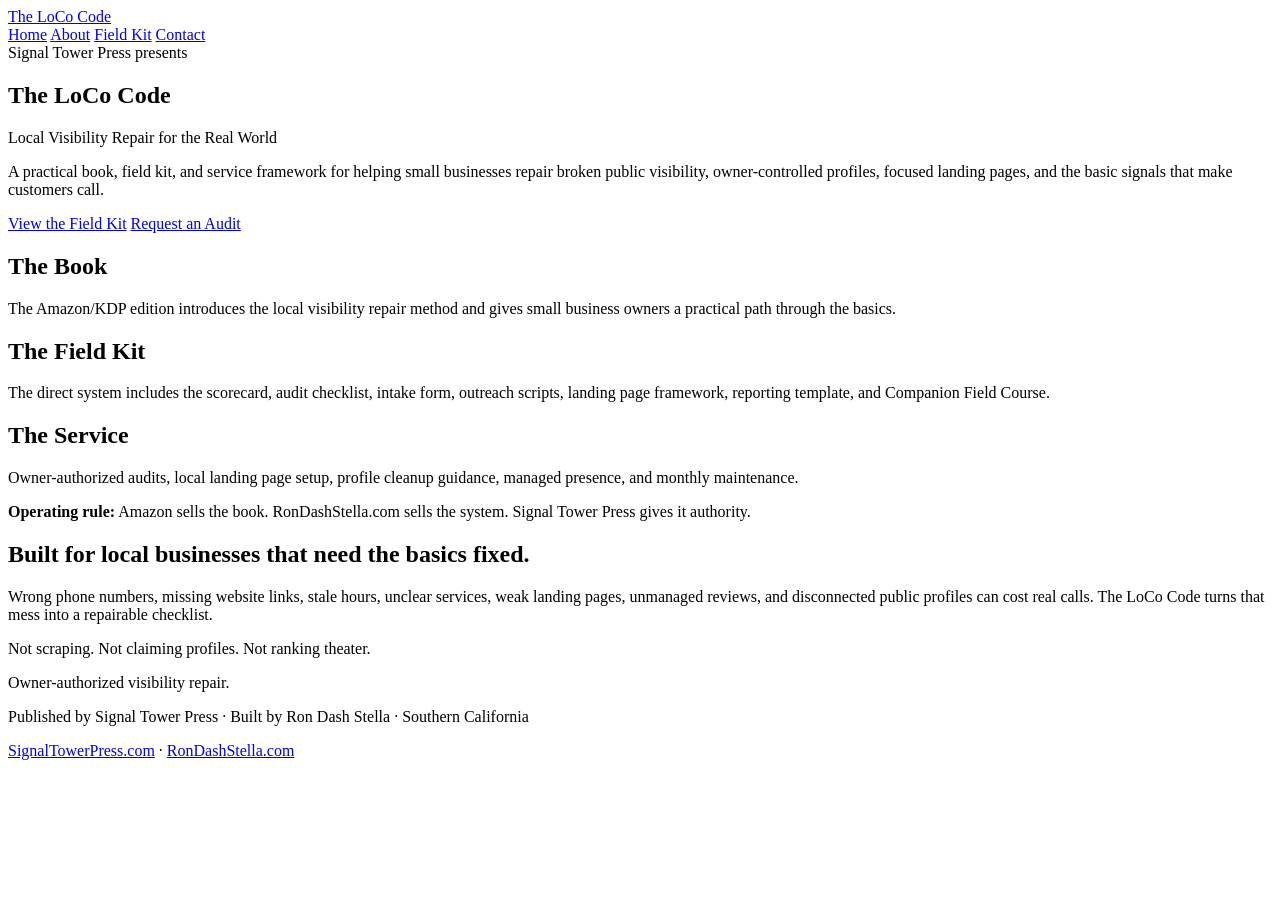
==== index.html @ 22abaa91 "Launch LoCo Code homepage" ====
<!doctype html>
<html lang="en">
<head>
  <meta charset="utf-8">
  <meta name="viewport" content="width=device-width, initial-scale=1">
  <title>The LoCo Code | Local Visibility Repair</title>
  <meta name="description" content="The LoCo Code is a book, field kit, and local visibility repair system for small businesses.">
  <link rel="stylesheet" href="styles.css">
</head>
<body>
  <header class="site-header">
    <a class="brand" href="index.html">The LoCo Code</a>
    <nav aria-label="Primary navigation">
      <a href="index.html">Home</a>
      <a href="about.html">About</a>
      <a href="field-kit.html">Field Kit</a>
      <a href="contact.html">Contact</a>
    </nav>
  </header>

  <main>
    <section class="hero">
      <div class="eyebrow">Signal Tower Press presents</div>
      <h1>The LoCo Code</h1>
      <p class="subtitle">Local Visibility Repair for the Real World</p>
      <p class="lede">A practical book, field kit, and service framework for helping small businesses repair broken public visibility, owner-controlled profiles, focused landing pages, and the basic signals that make customers call.</p>
      <div class="actions">
        <a class="button primary" href="field-kit.html">View the Field Kit</a>
        <a class="button" href="contact.html">Request an Audit</a>
      </div>
    </section>

    <section class="panel-grid" aria-label="Core system">
      <article class="panel">
        <h2>The Book</h2>
        <p>The Amazon/KDP edition introduces the local visibility repair method and gives small business owners a practical path through the basics.</p>
      </article>
      <article class="panel featured">
        <h2>The Field Kit</h2>
        <p>The direct system includes the scorecard, audit checklist, intake form, outreach scripts, landing page framework, reporting template, and Companion Field Course.</p>
      </article>
      <article class="panel">
        <h2>The Service</h2>
        <p>Owner-authorized audits, local landing page setup, profile cleanup guidance, managed presence, and monthly maintenance.</p>
      </article>
    </section>

    <section class="statement">
      <p><strong>Operating rule:</strong> Amazon sells the book. RonDashStella.com sells the system. Signal Tower Press gives it authority.</p>
    </section>

    <section class="split">
      <div>
        <h2>Built for local businesses that need the basics fixed.</h2>
        <p>Wrong phone numbers, missing website links, stale hours, unclear services, weak landing pages, unmanaged reviews, and disconnected public profiles can cost real calls. The LoCo Code turns that mess into a repairable checklist.</p>
      </div>
      <div class="quote-card">
        <p>Not scraping. Not claiming profiles. Not ranking theater.</p>
        <p>Owner-authorized visibility repair.</p>
      </div>
    </section>
  </main>

  <footer>
    <p>Published by Signal Tower Press · Built by Ron Dash Stella · Southern California</p>
    <p><a href="https://signaltowerpress.com">SignalTowerPress.com</a> · <a href="https://rondashstella.com">RonDashStella.com</a></p>
  </footer>
</body>
</html>
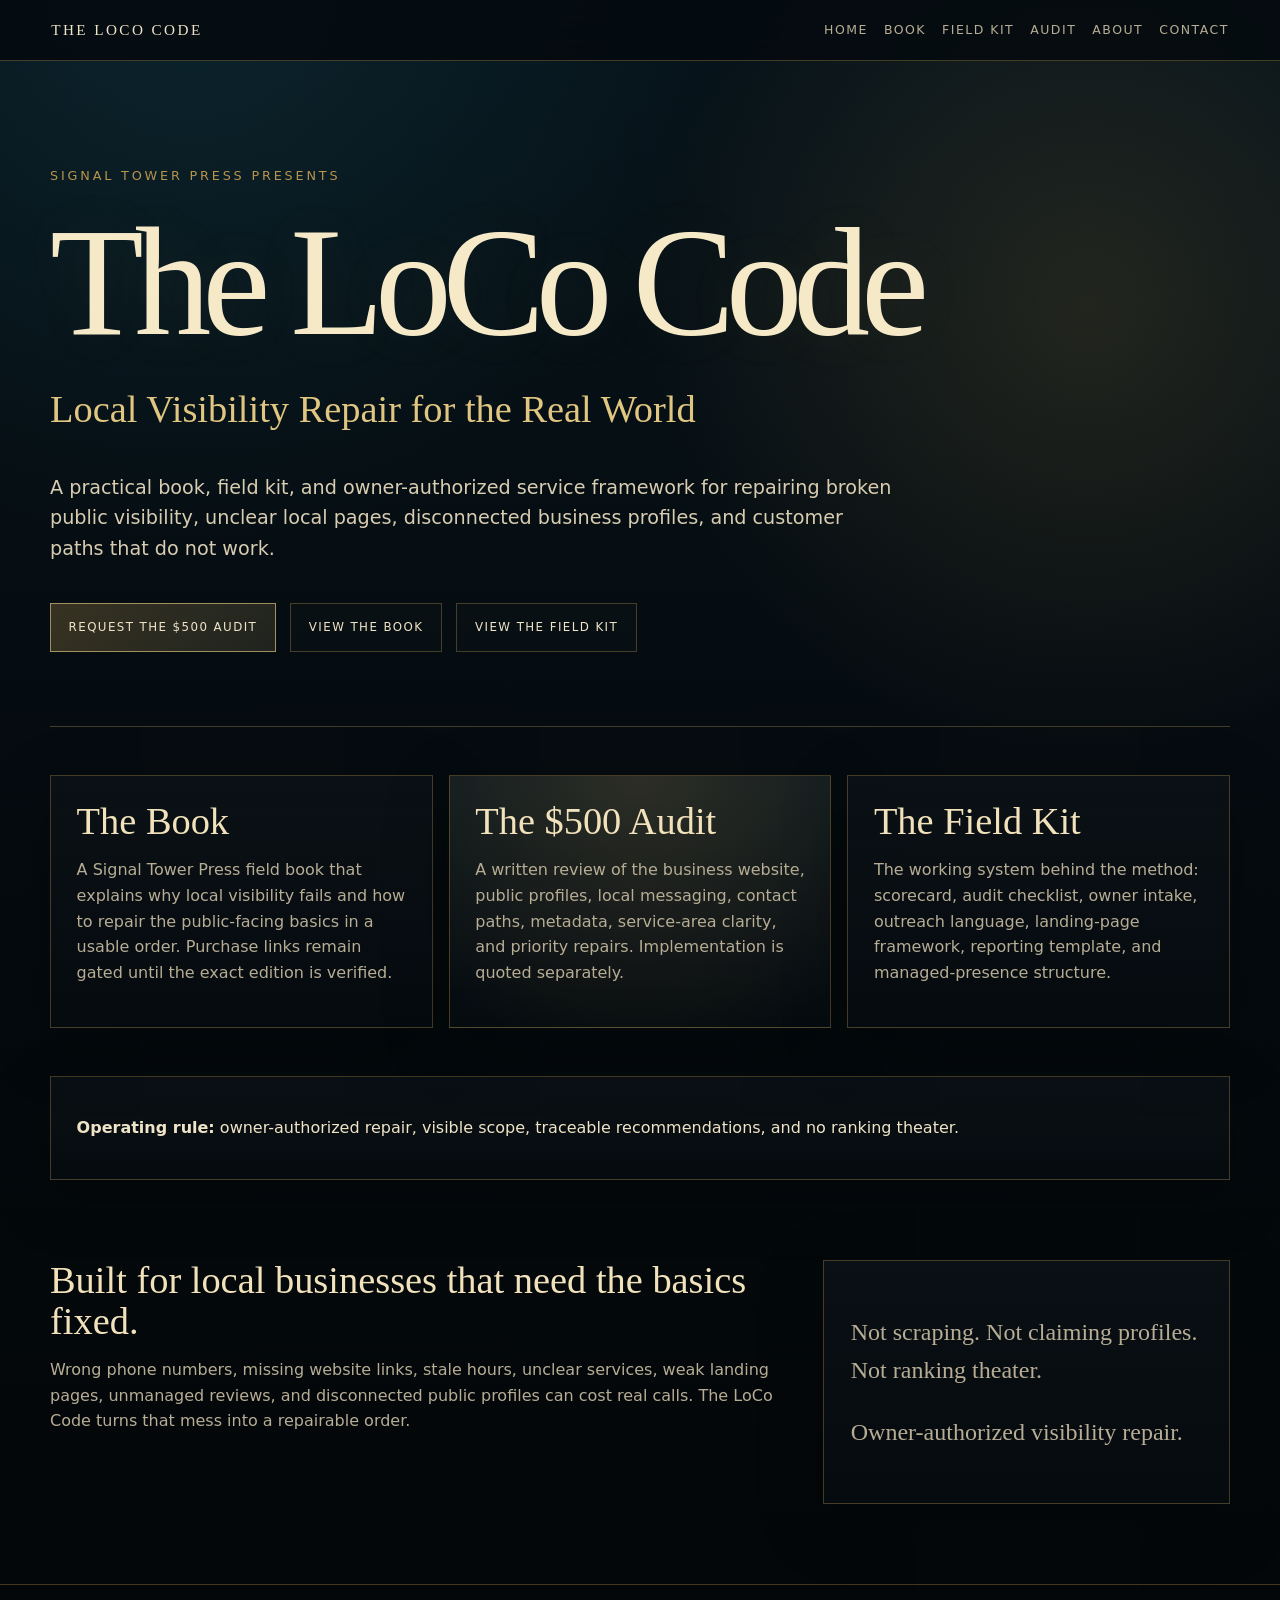
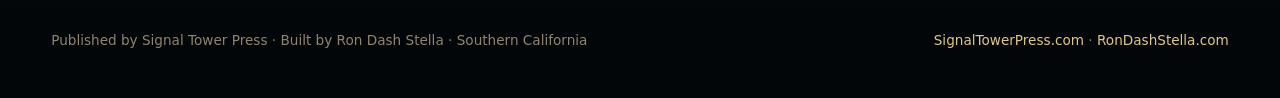
==== commit 6c73008d: "Wire LoCo Code home to book, field kit, and paid audit" ====
--- a/index.html
+++ b/index.html
@@ -4,16 +4,18 @@
   <meta charset="utf-8">
   <meta name="viewport" content="width=device-width, initial-scale=1">
   <title>The LoCo Code | Local Visibility Repair</title>
-  <meta name="description" content="The LoCo Code is a book, field kit, and local visibility repair system for small businesses.">
+  <meta name="description" content="The LoCo Code is a Signal Tower Press book, field kit, and owner-authorized local visibility repair service for small businesses.">
   <link rel="stylesheet" href="styles.css">
 </head>
 <body>
   <header class="site-header">
     <a class="brand" href="index.html">The LoCo Code</a>
     <nav aria-label="Primary navigation">
-      <a href="index.html">Home</a>
+      <a href="index.html" aria-current="page">Home</a>
+      <a href="book.html">Book</a>
+      <a href="field-kit.html">Field Kit</a>
+      <a href="audit.html">Audit</a>
       <a href="about.html">About</a>
-      <a href="field-kit.html">Field Kit</a>
       <a href="contact.html">Contact</a>
     </nav>
   </header>
@@ -23,36 +25,37 @@
       <div class="eyebrow">Signal Tower Press presents</div>
       <h1>The LoCo Code</h1>
       <p class="subtitle">Local Visibility Repair for the Real World</p>
-      <p class="lede">A practical book, field kit, and service framework for helping small businesses repair broken public visibility, owner-controlled profiles, focused landing pages, and the basic signals that make customers call.</p>
+      <p class="lede">A practical book, field kit, and owner-authorized service framework for repairing broken public visibility, unclear local pages, disconnected business profiles, and customer paths that do not work.</p>
       <div class="actions">
-        <a class="button primary" href="field-kit.html">View the Field Kit</a>
-        <a class="button" href="contact.html">Request an Audit</a>
+        <a class="button primary" href="audit.html">Request the $500 Audit</a>
+        <a class="button" href="book.html">View the Book</a>
+        <a class="button" href="field-kit.html">View the Field Kit</a>
       </div>
     </section>
 
     <section class="panel-grid" aria-label="Core system">
       <article class="panel">
         <h2>The Book</h2>
-        <p>The Amazon/KDP edition introduces the local visibility repair method and gives small business owners a practical path through the basics.</p>
+        <p>A Signal Tower Press field book that explains why local visibility fails and how to repair the public-facing basics in a usable order. Purchase links remain gated until the exact edition is verified.</p>
       </article>
       <article class="panel featured">
-        <h2>The Field Kit</h2>
-        <p>The direct system includes the scorecard, audit checklist, intake form, outreach scripts, landing page framework, reporting template, and Companion Field Course.</p>
+        <h2>The $500 Audit</h2>
+        <p>A written review of the business website, public profiles, local messaging, contact paths, metadata, service-area clarity, and priority repairs. Implementation is quoted separately.</p>
       </article>
       <article class="panel">
-        <h2>The Service</h2>
-        <p>Owner-authorized audits, local landing page setup, profile cleanup guidance, managed presence, and monthly maintenance.</p>
+        <h2>The Field Kit</h2>
+        <p>The working system behind the method: scorecard, audit checklist, owner intake, outreach language, landing-page framework, reporting template, and managed-presence structure.</p>
       </article>
     </section>
 
     <section class="statement">
-      <p><strong>Operating rule:</strong> Amazon sells the book. RonDashStella.com sells the system. Signal Tower Press gives it authority.</p>
+      <p><strong>Operating rule:</strong> owner-authorized repair, visible scope, traceable recommendations, and no ranking theater.</p>
     </section>
 
     <section class="split">
       <div>
         <h2>Built for local businesses that need the basics fixed.</h2>
-        <p>Wrong phone numbers, missing website links, stale hours, unclear services, weak landing pages, unmanaged reviews, and disconnected public profiles can cost real calls. The LoCo Code turns that mess into a repairable checklist.</p>
+        <p>Wrong phone numbers, missing website links, stale hours, unclear services, weak landing pages, unmanaged reviews, and disconnected public profiles can cost real calls. The LoCo Code turns that mess into a repairable order.</p>
       </div>
       <div class="quote-card">
         <p>Not scraping. Not claiming profiles. Not ranking theater.</p>
--- a/styles.css
+++ b/styles.css
@@ -0,0 +1,232 @@
+:root {
+  --ink: #050b0f;
+  --deep: #081820;
+  --panel: #0b1116;
+  --brass: #b8944d;
+  --gold: #e0c681;
+  --paper: #efe4c7;
+  --muted: #b7ad95;
+  --line: rgba(184, 148, 77, .35);
+  --line-soft: rgba(239, 228, 199, .12);
+}
+
+* { box-sizing: border-box; }
+
+html { scroll-behavior: smooth; }
+
+body {
+  margin: 0;
+  color: var(--paper);
+  background:
+    radial-gradient(circle at 15% 0%, rgba(34, 95, 112, .22), transparent 34rem),
+    radial-gradient(circle at 85% 18%, rgba(184, 148, 77, .16), transparent 28rem),
+    linear-gradient(180deg, #06131a 0%, var(--ink) 48%, #030608 100%);
+  font-family: Inter, ui-sans-serif, system-ui, -apple-system, BlinkMacSystemFont, "Segoe UI", sans-serif;
+  line-height: 1.6;
+}
+
+a { color: var(--gold); text-decoration: none; }
+a:hover { color: #fff2c6; }
+
+.site-header {
+  position: sticky;
+  top: 0;
+  z-index: 10;
+  display: flex;
+  justify-content: space-between;
+  gap: 2rem;
+  align-items: center;
+  padding: 1.1rem clamp(1.25rem, 4vw, 4rem);
+  background: rgba(5, 11, 15, .88);
+  border-bottom: 1px solid var(--line);
+  backdrop-filter: blur(18px);
+}
+
+.brand {
+  font-family: Georgia, "Times New Roman", serif;
+  letter-spacing: .16em;
+  text-transform: uppercase;
+  color: var(--paper);
+  font-size: .95rem;
+}
+
+nav {
+  display: flex;
+  flex-wrap: wrap;
+  justify-content: flex-end;
+  gap: 1rem;
+}
+
+nav a {
+  color: var(--muted);
+  font-size: .78rem;
+  letter-spacing: .12em;
+  text-transform: uppercase;
+}
+
+main {
+  width: min(1180px, calc(100% - 2rem));
+  margin: 0 auto;
+}
+
+.hero {
+  min-height: 74vh;
+  display: grid;
+  align-content: center;
+  padding: 6rem 0 4rem;
+  border-bottom: 1px solid var(--line);
+}
+
+.eyebrow {
+  color: var(--brass);
+  letter-spacing: .22em;
+  text-transform: uppercase;
+  font-size: .8rem;
+  margin-bottom: 1rem;
+}
+
+h1, h2, h3 {
+  font-family: Georgia, "Times New Roman", serif;
+  font-weight: 400;
+  line-height: 1.05;
+  margin: 0;
+}
+
+h1 {
+  font-size: clamp(4rem, 12vw, 11rem);
+  letter-spacing: -.06em;
+  color: #f5e9c8;
+  text-shadow: 0 0 60px rgba(224, 198, 129, .08);
+}
+
+.subtitle {
+  margin: 1rem 0 0;
+  color: var(--gold);
+  font-family: Georgia, "Times New Roman", serif;
+  font-size: clamp(1.5rem, 3vw, 3.1rem);
+}
+
+.lede {
+  max-width: 850px;
+  margin: 2rem 0 0;
+  color: #d8ccb1;
+  font-size: clamp(1.05rem, 1.5vw, 1.35rem);
+}
+
+.actions {
+  display: flex;
+  flex-wrap: wrap;
+  gap: .9rem;
+  margin-top: 2.4rem;
+}
+
+.button {
+  display: inline-flex;
+  border: 1px solid var(--line);
+  padding: .88rem 1.1rem;
+  color: var(--paper);
+  letter-spacing: .12em;
+  text-transform: uppercase;
+  font-size: .74rem;
+  background: rgba(11, 17, 22, .72);
+}
+
+.button.primary {
+  background: linear-gradient(135deg, rgba(184, 148, 77, .28), rgba(224, 198, 129, .12));
+  border-color: rgba(224, 198, 129, .65);
+}
+
+.panel-grid {
+  display: grid;
+  grid-template-columns: repeat(3, minmax(0, 1fr));
+  gap: 1rem;
+  padding: 3rem 0;
+}
+
+.panel, .quote-card, .statement, .content-card {
+  border: 1px solid var(--line);
+  background: linear-gradient(180deg, rgba(11, 17, 22, .88), rgba(5, 11, 15, .76));
+  box-shadow: 0 18px 60px rgba(0, 0, 0, .28);
+}
+
+.panel {
+  padding: 1.6rem;
+  min-height: 240px;
+}
+
+.panel.featured {
+  background:
+    radial-gradient(circle at 50% 0%, rgba(184, 148, 77, .18), transparent 18rem),
+    linear-gradient(180deg, rgba(14, 24, 30, .96), rgba(5, 11, 15, .82));
+}
+
+.panel h2, .split h2, .content-card h2 {
+  color: #f2e2bb;
+  font-size: clamp(1.8rem, 3vw, 3rem);
+}
+
+.panel p, .split p, .content-card p, li {
+  color: var(--muted);
+}
+
+.statement {
+  padding: 1.4rem 1.6rem;
+  margin: 0 0 3rem;
+  color: var(--paper);
+}
+
+.split {
+  display: grid;
+  grid-template-columns: 1.3fr .7fr;
+  gap: 1rem;
+  padding: 2rem 0 5rem;
+}
+
+.quote-card {
+  padding: 1.7rem;
+  color: var(--gold);
+  font-family: Georgia, "Times New Roman", serif;
+  font-size: 1.5rem;
+}
+
+.page-hero {
+  padding: 5rem 0 2rem;
+  border-bottom: 1px solid var(--line);
+}
+
+.page-hero h1 {
+  font-size: clamp(3.2rem, 8vw, 7rem);
+}
+
+.content-grid {
+  display: grid;
+  grid-template-columns: repeat(2, minmax(0, 1fr));
+  gap: 1rem;
+  padding: 2rem 0 5rem;
+}
+
+.content-card {
+  padding: 1.7rem;
+}
+
+.full { grid-column: 1 / -1; }
+
+ul { padding-left: 1.2rem; }
+
+footer {
+  border-top: 1px solid var(--line);
+  padding: 2rem clamp(1.25rem, 4vw, 4rem);
+  color: #8f846e;
+  font-size: .85rem;
+  display: flex;
+  flex-wrap: wrap;
+  justify-content: space-between;
+  gap: 1rem;
+}
+
+@media (max-width: 820px) {
+  .site-header { align-items: flex-start; flex-direction: column; }
+  nav { justify-content: flex-start; }
+  .panel-grid, .split, .content-grid { grid-template-columns: 1fr; }
+  .hero { min-height: auto; }
+}
